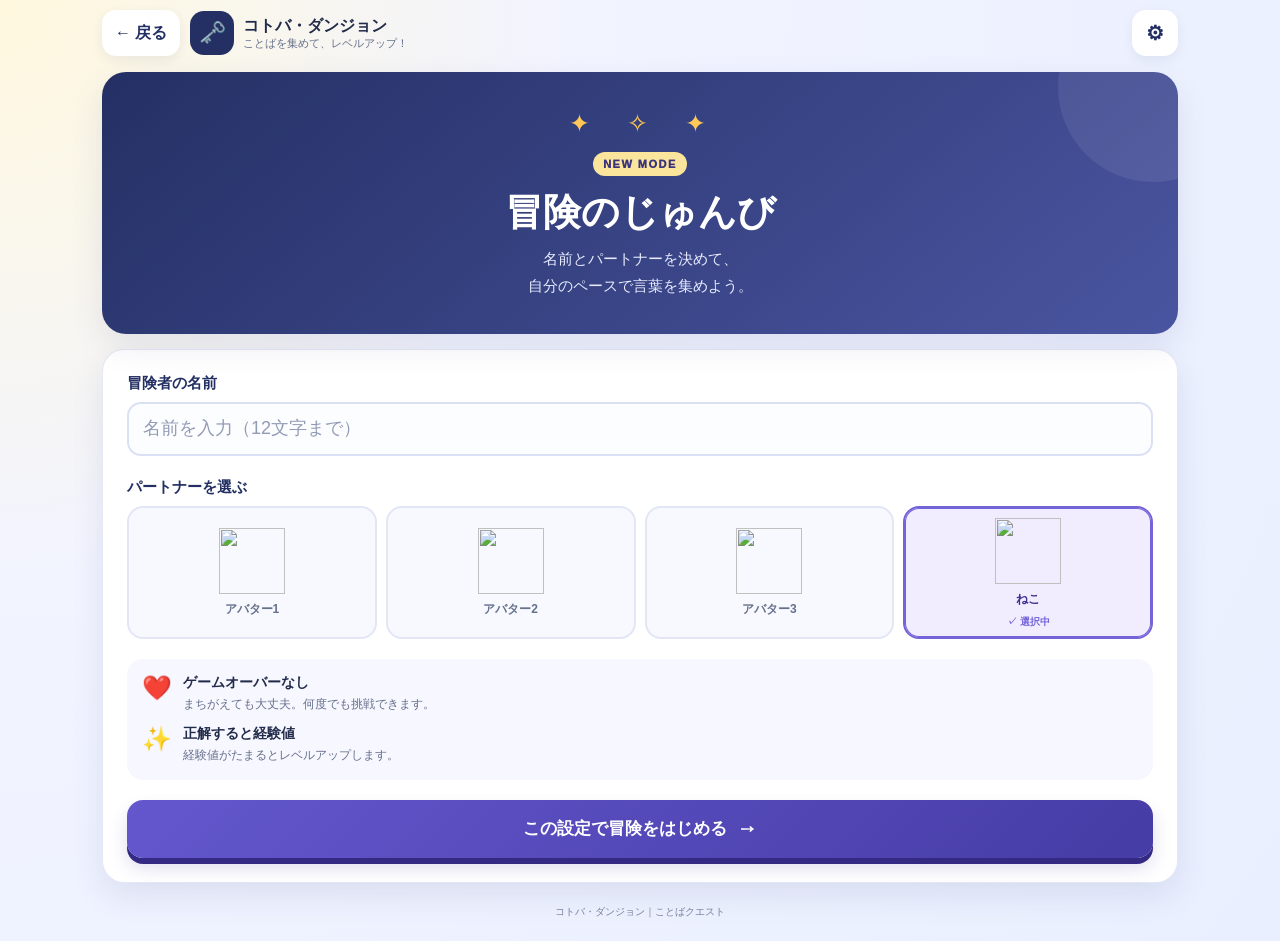
==== kotoba-dungeon.html @ b110f070 "Add files via upload" ====
<!DOCTYPE html>
<html lang="ja">
<head>
  <meta charset="UTF-8">
  <meta name="viewport" content="width=device-width, initial-scale=1, viewport-fit=cover">
  <meta name="theme-color" content="#243064">
  <title>コトバ・ダンジョン｜ことばクエスト</title>
  <link rel="stylesheet" href="kotoba-dungeon.css?v=47">
  <link rel="stylesheet" href="browser-responsive.css?v=47">
</head>
<body>
  <main class="kd-app">
    <header class="kd-topbar">
      <button type="button" id="kdBackBtn" class="kd-back" aria-label="メイン画面へ戻る">← 戻る</button>
      <div class="kd-brand"><span class="kd-brand-icon">🗝️</span><div><strong>コトバ・ダンジョン</strong><small>ことばを集めて、レベルアップ！</small></div></div>
      <button type="button" id="kdSettingsTopBtn" class="kd-icon-button" aria-label="ルール設定">⚙</button>
    </header>

    <section id="kdSetupScreen" class="kd-screen" aria-labelledby="kdSetupTitle">
      <div class="kd-hero kd-hero-setup">
        <div class="kd-hero-stars" aria-hidden="true">✦　✧　✦</div>
        <span class="kd-pill">NEW MODE</span>
        <h1 id="kdSetupTitle">冒険のじゅんび</h1>
        <p>名前とパートナーを決めて、<br>自分のペースで言葉を集めよう。</p>
      </div>
      <div class="kd-card">
        <label class="kd-label" for="kdSetupName">冒険者の名前</label>
        <input id="kdSetupName" class="kd-text-input" type="text" maxlength="12" placeholder="名前を入力（12文字まで）" autocomplete="nickname">
        <div class="kd-label kd-label-spaced">パートナーを選ぶ</div>
        <div id="kdSetupAvatars" class="kd-avatar-grid" aria-label="アバター選択"></div>
        <div class="kd-rules-preview">
          <div><span>❤️</span><div><strong>ゲームオーバーなし</strong><small>まちがえても大丈夫。何度でも挑戦できます。</small></div></div>
          <div><span>✨</span><div><strong>正解すると経験値</strong><small>経験値がたまるとレベルアップします。</small></div></div>
        </div>
        <button type="button" id="kdBeginSetupBtn" class="kd-primary-button">この設定で冒険をはじめる <span>→</span></button>
      </div>
    </section>

    <section id="kdHomeScreen" class="kd-screen kd-hidden" aria-labelledby="kdHomeTitle">
      <section class="kd-profile-hero">
        <div class="kd-profile-avatar-wrap"><img id="kdHomeAvatar" class="kd-profile-avatar" alt="選択中のアバター"></div>
        <div class="kd-profile-info">
          <div class="kd-eyebrow">YOUR PARTNER</div>
          <h1 id="kdHomeTitle"><span id="kdHomeName">冒険者</span> さん</h1>
          <div class="kd-level-line"><span class="kd-level-badge" id="kdHomeLevel">Lv.1</span><span id="kdHomeRank" class="kd-rank">ことばのたまご</span></div>
          <div class="kd-exp-label"><span>レベル経験値</span><strong id="kdHomeExpText">0 / 50 EXP</strong></div>
          <div class="kd-exp-track"><div id="kdHomeExpBar" class="kd-exp-bar"></div></div>
          <small class="kd-total-exp">累計経験値 <b id="kdHomeTotalExp">0</b> EXP</small>
        </div>
      </section>

      <section class="kd-next-task-card">
        <div class="kd-card-topline"><span class="kd-section-tag">TODAY'S QUEST</span><span id="kdTaskLevelTag" class="kd-mini-badge">Lv.1〜2</span></div>
        <h2 id="kdTaskTitle">絵を見て、ことばを選ぼう</h2>
        <p id="kdTaskDescription">絵やマークを見て、合う言葉を選びます。</p>
        <div class="kd-task-benefits"><span>⭐ 正解で EXP +10</span><span>🎁 クリアボーナス +10</span></div>
        <button type="button" id="kdStartChallengeBtn" class="kd-primary-button kd-start-button">ダンジョンに挑戦 <span>▶</span></button>
      </section>

      <section class="kd-stats-grid">
        <div class="kd-stat-card"><span>🏆</span><strong id="kdHomeClears">0</strong><small>クリア回数</small></div>
        <div class="kd-stat-card"><span>✅</span><strong id="kdHomeCorrectRate">—</strong><small>平均正答率</small></div>
        <div class="kd-stat-card"><span>🌱</span><strong id="kdHomeBestLevel">1</strong><small>現在のレベル</small></div>
      </section>

      <div class="kd-home-actions">
        <button type="button" id="kdOpenSettingsBtn" class="kd-secondary-button">👤 名前・アバター・ルール設定</button>
        <button type="button" id="kdShowHistoryBtn" class="kd-secondary-button">📚 さいきんの冒険</button>
      </div>
      <section id="kdHistoryPanel" class="kd-card kd-hidden">
        <div class="kd-card-heading"><h2>さいきんの冒険</h2><button type="button" id="kdCloseHistoryBtn" class="kd-small-button">閉じる</button></div>
        <div id="kdHistoryList" class="kd-history-list"></div>
      </section>
    </section>

    <section id="kdSettingsScreen" class="kd-screen kd-hidden" aria-labelledby="kdSettingsTitle">
      <div class="kd-page-heading"><span class="kd-heading-icon">⚙️</span><div><h1 id="kdSettingsTitle">プロフィール・ルール設定</h1><p>いつでも変更できます。</p></div></div>
      <div class="kd-card">
        <label class="kd-label" for="kdSettingsName">冒険者の名前</label>
        <input id="kdSettingsName" class="kd-text-input" type="text" maxlength="12" placeholder="名前を入力（12文字まで）" autocomplete="nickname">
        <div class="kd-label kd-label-spaced">パートナーを変更</div>
        <div id="kdSettingsAvatars" class="kd-avatar-grid" aria-label="アバター変更"></div>
      </div>
      <div class="kd-card">
        <div class="kd-card-heading"><h2>🎮 ルール設定</h2><span class="kd-soft-badge">自分に合う設定</span></div>
        <label class="kd-setting-row" for="kdQuestionCount"><span><strong>1回の問題数</strong><small>体調や集中力に合わせて選べます。</small></span><select id="kdQuestionCount" class="kd-select"><option value="5">5問</option><option value="10">10問</option></select></label>
        <label class="kd-setting-row" for="kdAutoRead"><span><strong>問題を自動で読み上げる</strong><small>問題が出ると音声で読みます。</small></span><input id="kdAutoRead" class="kd-toggle" type="checkbox"></label>
        <label class="kd-setting-row" for="kdShowHints"><span><strong>ヒントボタンを表示する</strong><small>困ったときにヒントを見られます。</small></span><input id="kdShowHints" class="kd-toggle" type="checkbox" checked></label>
        <p class="kd-rule-note">まちがえても経験値は減りません。時間制限・HP・ゲームオーバーはありません。</p>
        <button type="button" id="kdSaveSettingsBtn" class="kd-primary-button">設定を保存する</button>
        <button type="button" id="kdCancelSettingsBtn" class="kd-secondary-button">もどる</button>
      </div>
      <div class="kd-card kd-danger-card">
        <h2>🔄 最初からやり直す</h2>
        <p>このモードの名前、アバター、レベル、経験値、クリア記録、ルール設定を初期化します。ほかのトレーニングの記録は削除されません。</p>
        <button type="button" id="kdResetBtn" class="kd-danger-button">コトバ・ダンジョンのデータを初期化</button>
      </div>
    </section>

    <section id="kdChallengeScreen" class="kd-screen kd-hidden" aria-labelledby="kdChallengeTitle">
      <div class="kd-challenge-top">
        <button type="button" id="kdQuitChallengeBtn" class="kd-small-button">← 休けいする</button>
        <div class="kd-challenge-level" id="kdChallengeLevel">Lv.1 の課題</div>
        <div class="kd-challenge-progress"><span id="kdQuestionPosition">1 / 5</span><div class="kd-question-track"><div id="kdQuestionBar"></div></div></div>
      </div>
      <div class="kd-card kd-question-card">
        <div class="kd-question-topic"><span id="kdQuestionType">ことばをえらぶ</span><button type="button" id="kdSpeakQuestionBtn" class="kd-speak-button" aria-label="問題を読み上げる">🔊 聞く</button></div>
        <div id="kdQuestionContext" class="kd-question-context kd-hidden"></div>
        <h1 id="kdChallengeTitle" class="kd-question-prompt">問題がここに表示されます。</h1>
        <div id="kdQuestionVisual" class="kd-question-visual kd-hidden"></div>
        <p id="kdQuestionInstruction" class="kd-question-instruction">合う答えを選んでください。</p>
        <div id="kdChoiceArea" class="kd-choice-area"></div>
        <form id="kdInputForm" class="kd-input-form kd-hidden">
          <label class="kd-label" for="kdAnswerInput">答えを入力してください</label>
          <input id="kdAnswerInput" class="kd-text-input kd-answer-input" type="text" maxlength="60" placeholder="答えを入力" autocomplete="off">
          <button type="submit" class="kd-primary-button">この答えにする ✓</button>
        </form>
        <button type="button" id="kdHintBtn" class="kd-hint-button">💡 ヒントを見る</button>
        <div id="kdHintText" class="kd-hint-text kd-hidden"></div>
        <div id="kdAnswerFeedback" class="kd-answer-feedback" aria-live="polite"></div>
        <button type="button" id="kdNextQuestionBtn" class="kd-primary-button kd-hidden">つぎの問題へ →</button>
      </div>
      <p class="kd-soft-reminder">あせらなくて大丈夫。自分のペースで進みましょう。</p>
    </section>

    <section id="kdResultScreen" class="kd-screen kd-hidden" aria-labelledby="kdResultTitle">
      <div class="kd-result-hero"><div class="kd-result-confetti" aria-hidden="true">✦ ✧ ✦ ✧ ✦</div><div id="kdResultIcon" class="kd-result-icon">🎉</div><span class="kd-pill">QUEST CLEAR</span><h1 id="kdResultTitle">冒険クリア！</h1><p id="kdResultMessage">最後までよくがんばりました。</p></div>
      <div class="kd-card kd-result-card">
        <div class="kd-result-score"><strong id="kdResultCorrect">0 / 5</strong><span>正解数</span></div>
        <div class="kd-result-accuracy"><div class="kd-result-accuracy-track"><div id="kdResultAccuracyBar"></div></div><strong id="kdResultAccuracy">正答率 0%</strong></div>
        <div class="kd-exp-earned"><span>✨ 今回獲得した経験値</span><strong id="kdResultExp">+10 EXP</strong></div>
        <div id="kdResultLevelChange" class="kd-level-change"></div>
        <button type="button" id="kdResultContinueBtn" class="kd-primary-button">冒険のつづきへ →</button>
        <button type="button" id="kdResultAgainBtn" class="kd-secondary-button">もう一度挑戦</button>
      </div>
    </section>

    <div id="kdLevelUpOverlay" class="kd-levelup-overlay kd-hidden" role="dialog" aria-modal="true" aria-labelledby="kdLevelUpTitle">
      <div class="kd-levelup-card"><img src="images/ivent/LVUP_01.png" alt="レベルアップ"><div class="kd-levelup-glow" aria-hidden="true">✦</div><h2 id="kdLevelUpTitle">レベルアップ！</h2><p id="kdLevelUpText">Lv.1 → Lv.2</p><p class="kd-levelup-sub">ことばの力がアップしました！</p><button type="button" id="kdLevelUpCloseBtn" class="kd-primary-button">やったね！</button></div>
    </div>
    <div id="kdToast" class="kd-toast" aria-live="polite"></div>
    <footer class="kd-footer">コトバ・ダンジョン｜ことばクエスト</footer>
  </main>
  <audio id="kdBgmAudio" preload="auto" loop playsinline src="BGM/seishishitauchu.mp3" style="display:none"></audio>
  <script src="kotoba-dungeon.js?v=47"></script>
</body>
</html>
---- kotoba-dungeon.css ----
:root{--navy:#243064;--navy2:#35468b;--gold:#ffc857;--gold-dark:#986118;--purple:#7464d9;--pale:#f1f4ff;--ink:#222b4a;--muted:#65708b;--line:#e2e6f3;--green:#16794d;--red:#b9384b;--shadow:0 12px 32px rgba(38,51,106,.10)}
*{box-sizing:border-box}html{min-height:100%;background:#edf1ff}body{margin:0;min-height:100vh;font-family:-apple-system,BlinkMacSystemFont,"Noto Sans JP","Yu Gothic",sans-serif;background:radial-gradient(circle at top left,#fff8de 0,#f2f4ff 36%,#e9efff 100%);color:var(--ink);-webkit-tap-highlight-color:transparent}button,input,select{font:inherit}button{cursor:pointer;touch-action:manipulation}button:focus-visible,input:focus-visible,select:focus-visible{outline:3px solid #ffbf44;outline-offset:3px}.kd-app{width:100%;max-width:850px;margin:0 auto;padding:env(safe-area-inset-top) 14px calc(22px + env(safe-area-inset-bottom))}.kd-topbar{display:flex;align-items:center;gap:10px;padding:10px 0 16px}.kd-back,.kd-icon-button,.kd-small-button{border:0;background:#fff;color:var(--navy);box-shadow:0 4px 12px rgba(38,51,106,.08);border-radius:14px;min-height:46px;padding:9px 13px;font-weight:900}.kd-brand{display:flex;align-items:center;gap:9px;flex:1;min-width:0}.kd-brand-icon{display:grid;place-items:center;width:44px;height:44px;background:var(--navy);border-radius:14px;color:#fff;font-size:22px}.kd-brand strong{display:block;font-size:16px;line-height:1.35}.kd-brand small{display:block;color:var(--muted);font-size:11px}.kd-icon-button{width:46px;font-size:20px}.kd-screen{animation:kdFadeIn .22s ease both}.kd-hidden{display:none!important}@keyframes kdFadeIn{from{opacity:0;transform:translateY(5px)}to{opacity:1;transform:translateY(0)}}.kd-hero{position:relative;overflow:hidden;border-radius:24px;padding:28px 22px 30px;background:linear-gradient(140deg,var(--navy),#4a55a1);color:#fff;text-align:center;box-shadow:var(--shadow)}.kd-hero:before,.kd-profile-hero:before{content:"";position:absolute;width:190px;height:190px;border-radius:50%;right:-70px;top:-80px;background:rgba(255,255,255,.08)}.kd-hero-stars{font-size:25px;color:var(--gold);letter-spacing:6px;margin-bottom:12px}.kd-pill{display:inline-block;font-size:11px;font-weight:1000;letter-spacing:1.5px;padding:6px 10px;border-radius:99px;color:#3b337c;background:#fbe49c}.kd-hero h1{font-size:clamp(27px,6vw,38px);margin:13px 0 8px;line-height:1.25}.kd-hero p{margin:0;line-height:1.8;color:#e8ebff;font-size:15px}.kd-card{background:#fff;border:1px solid rgba(220,226,244,.8);border-radius:22px;padding:20px;margin:15px 0;box-shadow:var(--shadow)}.kd-label{display:block;color:var(--navy);font-weight:900;font-size:15px;margin-bottom:9px}.kd-label-spaced{margin-top:22px}.kd-text-input{display:block;width:100%;min-height:54px;border:2px solid #dbe1f5;border-radius:14px;padding:12px 14px;font-size:18px;color:var(--ink);background:#fcfdff}.kd-text-input::placeholder{color:#929bb4}.kd-avatar-grid{display:grid;grid-template-columns:repeat(4,minmax(0,1fr));gap:9px}.kd-avatar-option{border:2px solid #e2e6f5;background:#f8f9ff;border-radius:16px;min-height:120px;padding:10px 5px 8px;display:flex;flex-direction:column;align-items:center;justify-content:center;gap:7px;color:var(--muted)}.kd-avatar-option img{width:66px;height:66px;object-fit:contain}.kd-avatar-option span{font-size:12px;font-weight:900}.kd-avatar-option.is-selected{border-color:var(--purple);background:#f1edff;color:#40318f;box-shadow:inset 0 0 0 1px var(--purple)}.kd-avatar-option.is-selected:after{content:"✓ 選択中";color:var(--purple);font-size:10px;font-weight:1000}.kd-rules-preview{display:grid;gap:12px;background:#f6f7ff;border-radius:16px;padding:15px;margin:20px 0}.kd-rules-preview>div{display:flex;gap:11px;align-items:flex-start}.kd-rules-preview>div>span{font-size:24px}.kd-rules-preview strong{display:block;font-size:14px}.kd-rules-preview small{display:block;font-size:12px;line-height:1.55;color:var(--muted);margin-top:3px}.kd-primary-button,.kd-secondary-button,.kd-danger-button{display:flex;align-items:center;justify-content:center;gap:10px;width:100%;min-height:58px;padding:14px 16px;border:0;border-radius:16px;font-weight:1000;font-size:17px;text-align:center}.kd-primary-button{background:linear-gradient(135deg,#6457ce,#463ca5);color:#fff;box-shadow:0 6px 0 #342a84,0 10px 18px rgba(70,60,165,.18)}.kd-primary-button:active{transform:translateY(2px);box-shadow:0 3px 0 #342a84}.kd-primary-button span{font-size:20px}.kd-secondary-button{background:#f0f2fc;color:var(--navy);margin-top:10px;border:1px solid #e1e5f7}.kd-danger-button{background:#fff0f1;border:1px solid #f3c5cc;color:var(--red);font-size:15px}.kd-profile-hero{position:relative;display:flex;gap:15px;align-items:center;overflow:hidden;padding:20px;background:linear-gradient(125deg,#243064,#4b589f);border-radius:23px;color:#fff;box-shadow:var(--shadow)}.kd-profile-avatar-wrap{position:relative;z-index:1;flex:0 0 100px;height:100px;display:grid;place-items:center;background:#fff;border:4px solid #ffdc83;border-radius:24px}.kd-profile-avatar{width:86px;height:86px;object-fit:contain}.kd-profile-info{position:relative;z-index:1;flex:1;min-width:0}.kd-eyebrow{font-size:9px;letter-spacing:1.5px;color:#d3d9ff;font-weight:900}.kd-profile-info h1{font-size:clamp(18px,4vw,25px);margin:3px 0 7px;overflow-wrap:anywhere}.kd-level-line{display:flex;align-items:center;gap:8px;flex-wrap:wrap;margin:5px 0 10px}.kd-level-badge{background:var(--gold);color:#48351b;border-radius:99px;padding:5px 11px;font-size:13px;font-weight:1000}.kd-rank{font-size:11px;color:#e3e6ff;font-weight:800}.kd-exp-label{display:flex;justify-content:space-between;gap:8px;font-size:11px;color:#e6e9ff;margin:5px 0}.kd-exp-label strong{white-space:nowrap;color:#fff}.kd-exp-track,.kd-question-track,.kd-result-accuracy-track{height:9px;border-radius:99px;overflow:hidden;background:rgba(255,255,255,.25)}.kd-exp-bar{height:100%;width:0;background:linear-gradient(90deg,#ffd75a,#ffefaa);border-radius:99px;transition:width .5s ease}.kd-total-exp{display:block;font-size:10px;color:#e4e8ff;margin-top:5px}.kd-next-task-card{margin-top:15px;padding:22px;border-radius:22px;background:linear-gradient(145deg,#fff,#fffaf0);border:1px solid #efe3bf;box-shadow:var(--shadow)}.kd-card-topline{display:flex;justify-content:space-between;align-items:center;gap:10px}.kd-section-tag{font-size:10px;color:#81601c;font-weight:1000;letter-spacing:1.2px}.kd-mini-badge,.kd-soft-badge{font-size:11px;font-weight:900;background:#fff0bf;border-radius:99px;padding:5px 9px;color:#775516}.kd-next-task-card h2{font-size:22px;line-height:1.4;margin:14px 0 7px;color:#292f58}.kd-next-task-card p{font-size:14px;line-height:1.7;margin:0;color:var(--muted)}.kd-task-benefits{display:flex;flex-wrap:wrap;gap:7px;margin:15px 0 18px}.kd-task-benefits span{background:#f4f1ff;color:#4e438c;border-radius:99px;padding:7px 10px;font-size:11px;font-weight:900}.kd-start-button{min-height:66px;font-size:19px;background:linear-gradient(135deg,#f0a92f,#d87819);box-shadow:0 6px 0 #a95713,0 10px 18px rgba(190,112,21,.18)}.kd-start-button:active{box-shadow:0 3px 0 #a95713}.kd-stats-grid{display:grid;grid-template-columns:repeat(3,1fr);gap:9px;margin:13px 0}.kd-stat-card{padding:13px 7px;text-align:center;background:#fff;border:1px solid var(--line);border-radius:17px;box-shadow:0 5px 16px rgba(38,51,106,.05)}.kd-stat-card>span{font-size:21px;display:block}.kd-stat-card strong{display:block;color:var(--navy);font-size:21px;margin:4px 0}.kd-stat-card small{display:block;color:var(--muted);font-size:10px}.kd-home-actions{display:grid;gap:0}.kd-card-heading{display:flex;align-items:center;justify-content:space-between;gap:8px}.kd-card-heading h2{font-size:18px;margin:0}.kd-history-list{display:grid;gap:8px;margin-top:14px}.kd-history-item{display:flex;justify-content:space-between;gap:10px;border-radius:12px;padding:11px;background:#f6f7ff;font-size:12px}.kd-history-item strong{display:block}.kd-history-item small{color:var(--muted)}.kd-page-heading{display:flex;gap:12px;align-items:center;margin:8px 3px 15px}.kd-heading-icon{font-size:30px}.kd-page-heading h1{font-size:23px;margin:0 0 4px}.kd-page-heading p{margin:0;font-size:13px;color:var(--muted)}.kd-setting-row{display:flex;align-items:center;justify-content:space-between;gap:18px;padding:16px 0;border-bottom:1px solid #edf0fa}.kd-setting-row:last-of-type{border-bottom:0}.kd-setting-row strong{display:block;font-size:15px}.kd-setting-row small{display:block;color:var(--muted);font-size:12px;line-height:1.6;margin-top:3px}.kd-select{min-width:95px;min-height:46px;padding:8px 10px;background:#f7f8ff;border:2px solid #dce1f4;border-radius:12px;font-weight:900;color:var(--navy)}.kd-toggle{appearance:none;flex:0 0 52px;width:52px;height:31px;background:#cbd1e3;border-radius:99px;position:relative;transition:background .2s}.kd-toggle:before{content:"";position:absolute;left:4px;top:4px;width:23px;height:23px;border-radius:50%;background:#fff;box-shadow:0 2px 5px #0002;transition:transform .2s}.kd-toggle:checked{background:#6256c8}.kd-toggle:checked:before{transform:translateX(21px)}.kd-rule-note{background:#f3f5ff;padding:12px 14px;border-radius:13px;line-height:1.7;color:var(--muted);font-size:12px}.kd-danger-card{border-color:#f1d7db}.kd-danger-card h2{font-size:17px;margin-top:0}.kd-danger-card p{font-size:13px;color:var(--muted);line-height:1.65}.kd-challenge-top{display:grid;grid-template-columns:auto 1fr;align-items:center;gap:10px;margin:0 0 13px}.kd-challenge-level{text-align:right;font-size:13px;font-weight:1000;color:var(--navy)}.kd-challenge-progress{grid-column:1/-1;display:flex;align-items:center;gap:12px;font-size:12px;font-weight:900;color:var(--muted)}.kd-question-track{flex:1;height:8px;background:#dfe4f5}.kd-question-track div{height:100%;background:linear-gradient(90deg,#5b50c1,#927af4);width:0;transition:width .25s}.kd-question-card{padding:20px 17px}.kd-question-topic{display:flex;align-items:center;justify-content:space-between;gap:10px}.kd-question-topic>span{font-size:12px;letter-spacing:.4px;background:#eeecff;color:#4c3fa0;border-radius:99px;padding:7px 11px;font-weight:1000}.kd-speak-button{border:1px solid #dce2f5;border-radius:12px;padding:8px 11px;background:#fff;color:var(--navy);font-size:13px;font-weight:900;min-height:42px}.kd-question-context{margin:17px 0 8px;padding:16px;background:#f6f7ff;border-left:4px solid #8b7bec;border-radius:12px;font-size:17px;line-height:1.9;white-space:pre-line}.kd-question-prompt{font-size:clamp(21px,5vw,28px);line-height:1.55;margin:20px 0 10px;text-align:center;overflow-wrap:anywhere}.kd-question-visual{display:grid;place-items:center;min-height:88px;margin:8px 0;font-size:62px}.kd-question-instruction{text-align:center;color:var(--muted);font-size:13px;margin:0 0 17px}.kd-choice-area{display:grid;grid-template-columns:1fr 1fr;gap:10px}.kd-choice-button{min-height:76px;padding:13px 9px;border-radius:15px;border:2px solid #e0e5f4;background:#f8f9ff;color:var(--ink);font-size:17px;font-weight:900;line-height:1.45;overflow-wrap:anywhere}.kd-choice-button:active{transform:scale(.98)}.kd-choice-button.is-correct{border-color:#36a56d;background:#e6f8ed;color:#14603a}.kd-choice-button.is-wrong{border-color:#e17b88;background:#fff0f1;color:#9d2f3e}.kd-choice-button:disabled{opacity:1}.kd-input-form{display:grid;gap:10px}.kd-answer-input{text-align:center;font-size:21px;min-height:60px}.kd-hint-button{display:block;margin:14px auto 0;padding:10px 14px;border:1px solid #ecdba6;background:#fff8d9;border-radius:12px;color:#775719;font-weight:900;min-height:45px}.kd-hint-text{margin:10px 0;padding:12px 14px;background:#fff9e0;border:1px solid #f2e1a5;border-radius:12px;font-size:14px;line-height:1.7;color:#6c571a}.kd-answer-feedback{margin-top:13px;text-align:center;font-size:17px;font-weight:1000;line-height:1.65;min-height:0}.kd-answer-feedback.good{color:var(--green);padding:8px}.kd-answer-feedback.retry{color:#9a5934;padding:8px}.kd-next-question{margin-top:12px}.kd-soft-reminder{text-align:center;color:var(--muted);font-size:12px}.kd-result-hero{text-align:center;position:relative;overflow:hidden;padding:28px 15px;border-radius:24px;background:linear-gradient(140deg,#27336d,#544eb1);color:#fff}.kd-result-confetti{color:#ffdb71;letter-spacing:8px;font-size:20px}.kd-result-icon{font-size:52px;margin:8px 0}.kd-result-hero h1{font-size:29px;margin:12px 0 7px}.kd-result-hero p{color:#e3e7ff;font-size:14px;line-height:1.6;margin:0}.kd-result-card{margin-top:14px}.kd-result-score{text-align:center;padding:7px 0 12px}.kd-result-score strong{display:block;font-size:39px;color:var(--navy)}.kd-result-score span{color:var(--muted);font-size:12px}.kd-result-accuracy{display:flex;align-items:center;gap:12px;font-size:13px;color:var(--navy);margin:5px 0 18px}.kd-result-accuracy-track{flex:1;background:#edf0fb}.kd-result-accuracy-track div{height:100%;width:0;background:#35a96f;border-radius:99px}.kd-exp-earned{display:flex;justify-content:space-between;align-items:center;gap:10px;padding:15px;background:#fff6d9;border:1px solid #f4e4b2;border-radius:14px;color:#75551b;font-size:13px}.kd-exp-earned strong{font-size:20px;white-space:nowrap}.kd-level-change{text-align:center;font-size:14px;font-weight:900;color:var(--purple);margin:14px 0}.kd-result-card .kd-secondary-button{margin-top:12px}.kd-levelup-overlay{position:fixed;inset:0;z-index:1000;display:grid;place-items:center;padding:20px;background:rgba(18,24,59,.76);backdrop-filter:blur(5px)}.kd-levelup-card{position:relative;overflow:hidden;width:min(440px,100%);padding:24px 20px 22px;text-align:center;border-radius:25px;background:linear-gradient(160deg,#fffdf1,#fff);border:3px solid #ffdb7a;box-shadow:0 24px 80px #111b4f66}.kd-levelup-card img{display:block;position:relative;z-index:1;width:min(290px,85%);height:115px;object-fit:contain;margin:0 auto}.kd-levelup-glow{position:absolute;top:25px;left:0;right:0;color:#ffd15b;font-size:110px;opacity:.25;animation:kdPulse 1.5s ease-in-out infinite}@keyframes kdPulse{50%{transform:scale(1.2);opacity:.45}}.kd-levelup-card h2{position:relative;color:#5b45b0;font-size:29px;margin:8px 0}.kd-levelup-card p{font-size:20px;font-weight:1000;color:var(--navy);margin:8px}.kd-levelup-card .kd-levelup-sub{font-size:13px;color:var(--muted);font-weight:700;margin:10px 0 18px}.kd-toast{position:fixed;left:50%;bottom:calc(24px + env(safe-area-inset-bottom));z-index:1200;transform:translate(-50%,20px);opacity:0;pointer-events:none;max-width:90vw;padding:11px 17px;border-radius:99px;background:#222b4a;color:#fff;font-size:13px;font-weight:900;box-shadow:var(--shadow);transition:all .2s}.kd-toast.is-visible{opacity:1;transform:translate(-50%,0)}.kd-footer{text-align:center;font-size:10px;color:#78819d;margin:22px 0 0}
@media(min-width:700px){.kd-app{padding-left:22px;padding-right:22px}.kd-hero-setup{padding:35px}.kd-card{padding:24px}.kd-choice-button{min-height:88px;font-size:19px}.kd-question-card{padding:26px}.kd-profile-hero{padding:24px}.kd-profile-avatar-wrap{flex-basis:115px;height:115px}.kd-profile-avatar{width:98px;height:98px}}
@media(max-width:390px){.kd-app{padding-left:10px;padding-right:10px}.kd-topbar{gap:7px}.kd-back{padding:8px 9px;font-size:12px;min-height:43px}.kd-brand-icon{width:38px;height:38px}.kd-brand strong{font-size:13px}.kd-brand small{font-size:9px}.kd-icon-button{width:42px;min-height:43px}.kd-profile-hero{gap:10px;padding:15px}.kd-profile-avatar-wrap{flex-basis:78px;height:78px;border-radius:18px}.kd-profile-avatar{width:68px;height:68px}.kd-profile-info h1{font-size:18px}.kd-avatar-option{min-height:105px}.kd-avatar-option img{width:56px;height:56px}.kd-question-card{padding:15px 12px}.kd-choice-area{gap:8px}.kd-choice-button{font-size:15px;min-height:74px;padding:10px 5px}.kd-question-prompt{font-size:21px}}
@media(prefers-reduced-motion:reduce){*,*:before,*:after{animation-duration:.01ms!important;animation-iteration-count:1!important;scroll-behavior:auto!important;transition-duration:.01ms!important}}
---- browser-responsive.css ----
/* ことばクエスト ブラウザ版：PC・タブレット・スマートフォン共通調整 */
:root {
  color-scheme: light;
  -webkit-text-size-adjust: 100%;
  text-size-adjust: 100%;
  scroll-behavior: smooth;
}
html, body { min-height: 100%; max-width: 100%; }
body { overflow-x: clip; }
img, svg, video, canvas { max-width: 100%; }
button, input, select, textarea { font: inherit; }
button, [role="button"], select, input[type="checkbox"], input[type="radio"] { touch-action: manipulation; }
button, input, select, textarea { -webkit-tap-highlight-color: transparent; }
button:focus-visible, a:focus-visible, input:focus-visible, textarea:focus-visible, select:focus-visible, summary:focus-visible {
  outline: 3px solid #205fb8;
  outline-offset: 3px;
}
input, textarea, select { max-width: 100%; }
textarea { resize: vertical; }
/* PCや横長タブレットでは視線移動が大きくならないように本文幅を制限 */
@media (min-width: 1200px) {
  .app { max-width: 1120px; }
  .community-screen { max-width: 980px; }
  .kd-app { max-width: 1120px; }
}
/* 縦向きスマートフォン：読みやすい文字・1列を基本にする */
@media (max-width: 600px) and (orientation: portrait) {
  .screen-head-title { font-size: clamp(17px, 4.5vw, 22px); }
  .screen-head { gap: 6px; }
  .question-label, .prompt-text, .kd-question-prompt { overflow-wrap: anywhere; }
  .community-post-body, .community-intro p { overflow-wrap: anywhere; }
}
/* 横向きスマートフォン：高さを有効活用 */
@media (orientation: landscape) and (max-height: 650px) {
  .app { padding-top: 6px; padding-bottom: 12px; }
  .screen-head { min-height: 46px; margin-bottom: 6px; }
  .back-button, .head-icon-button { min-height: 42px; height: 42px; width: 44px; }
  .quiz-card, #game .quiz-card { padding-top: 12px; padding-bottom: 12px; }
  .visual-area { height: min(24vh, 170px); }
  .emoji { font-size: clamp(45px, 12vh, 82px); }
  .prompt-text { margin-top: 6px; margin-bottom: 8px; padding: 10px 14px; }
  .community-screen-head { min-height: 44px; }
  .kd-topbar { padding-top: 4px; padding-bottom: 4px; }
  .kd-question-visual { max-height: 24vh; }
}
/* タブレット・PC：選択肢やカードを横に並べ、画面の広さを活用 */
@media (min-width: 760px) and (orientation: landscape) {
  .choices { grid-template-columns: repeat(2, minmax(0, 1fr)); }
  .answer-area { width: 100%; }
  .rm-options { grid-template-columns: repeat(2, minmax(0, 1fr)); }
  .community-panel, .community-post-card, .community-safety-note { margin-left: auto; margin-right: auto; }
}
/* キーボード操作や動きを抑えたい方にも配慮 */
@media (prefers-reduced-motion: reduce) {
  *, *::before, *::after { scroll-behavior: auto !important; animation-duration: .01ms !important; animation-iteration-count: 1 !important; transition-duration: .01ms !important; }
}
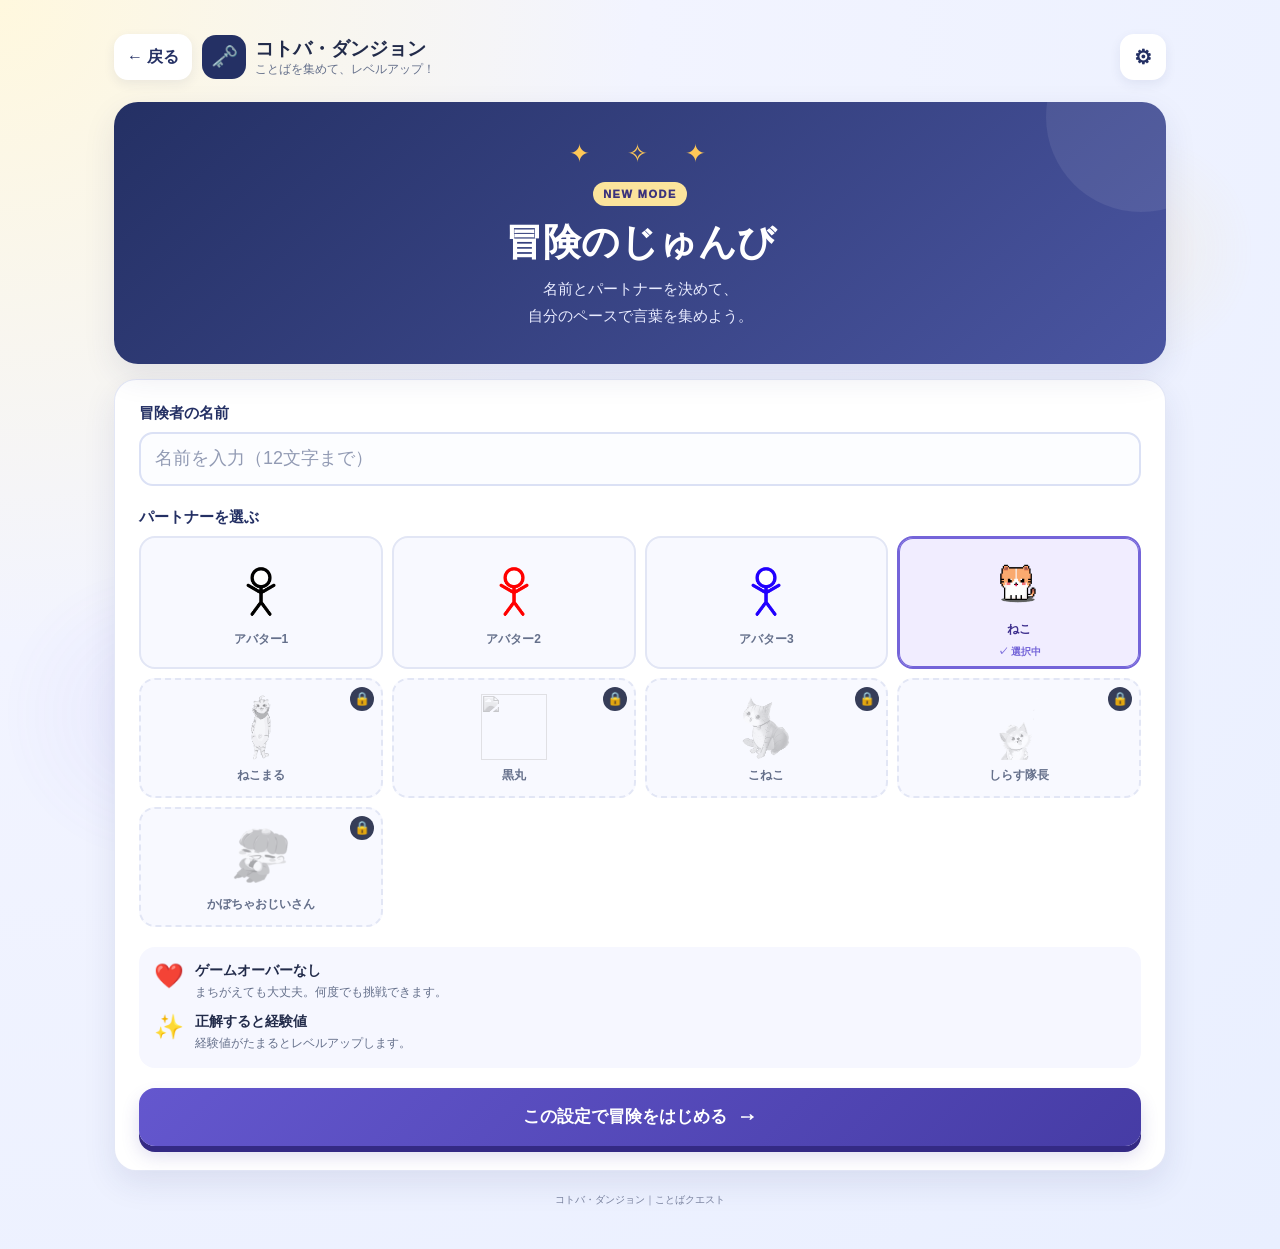
==== commit 96120f2f: "Add files via upload" ====
--- a/kotoba-dungeon.html
+++ b/kotoba-dungeon.html
@@ -5,8 +5,8 @@
   <meta name="viewport" content="width=device-width, initial-scale=1, viewport-fit=cover">
   <meta name="theme-color" content="#243064">
   <title>コトバ・ダンジョン｜ことばクエスト</title>
-  <link rel="stylesheet" href="kotoba-dungeon.css?v=47">
-  <link rel="stylesheet" href="browser-responsive.css?v=47">
+  <link rel="stylesheet" href="kotoba-dungeon.css?v=74">
+  <link rel="stylesheet" href="browser-responsive.css?v=74">
 </head>
 <body>
   <main class="kd-app">
@@ -38,7 +38,7 @@
 
     <section id="kdHomeScreen" class="kd-screen kd-hidden" aria-labelledby="kdHomeTitle">
       <section class="kd-profile-hero">
-        <div class="kd-profile-avatar-wrap"><img id="kdHomeAvatar" class="kd-profile-avatar" alt="選択中のアバター"></div>
+        <div class="kd-profile-avatar-wrap"><img id="kdHomeAvatar" class="kd-profile-avatar" alt="選択中のアバター"><span id="kdHomeOutfit" class="kd-avatar-outfit" aria-label="着せ替えなし"></span></div>
         <div class="kd-profile-info">
           <div class="kd-eyebrow">YOUR PARTNER</div>
           <h1 id="kdHomeTitle"><span id="kdHomeName">冒険者</span> さん</h1>
@@ -49,12 +49,32 @@
         </div>
       </section>
 
+      <section class="kd-collectibles-card" aria-label="メダルとガチャ">
+        <div class="kd-medal-summary">
+          <div class="kd-medal-emblem" aria-hidden="true">🏅</div>
+          <div class="kd-medal-text"><strong>メダル <span id="kdHomeMedals">0</span>枚</strong><small>冒険を最後までクリアすると1枚もらえます。</small></div>
+          <div class="kd-medal-next" id="kdMedalNextText">あと5枚でガチャ！</div>
+        </div>
+        <div class="kd-medal-progress" aria-label="メダルガチャまでの進み具合">
+          <div class="kd-medal-progress-label"><span>🎰 ガチャゲージ</span><strong id="kdMedalProgressLabel">0 / 5 枚</strong></div>
+          <div id="kdMedalSlots" class="kd-medal-slots" role="img" aria-label="メダル5枚でガチャ1回">
+            <span class="kd-medal-slot" aria-hidden="true">🏅</span><span class="kd-medal-slot" aria-hidden="true">🏅</span><span class="kd-medal-slot" aria-hidden="true">🏅</span><span class="kd-medal-slot" aria-hidden="true">🏅</span><span class="kd-medal-slot" aria-hidden="true">🏅</span>
+          </div>
+          <small class="kd-medal-progress-note">冒険クリアでメダルを集めよう！5枚で新しい仲間・着せ替えをゲット</small>
+        </div>
+        <div class="kd-collectibles-actions">
+          <button type="button" id="kdOpenCollectionBtn" class="kd-secondary-button">🎒 アバター・着せ替え</button>
+          <button type="button" id="kdGachaBtn" class="kd-gacha-button">🎁 メダル5枚でガチャ</button>
+        </div>
+      </section>
+
       <section class="kd-next-task-card">
         <div class="kd-card-topline"><span class="kd-section-tag">TODAY'S QUEST</span><span id="kdTaskLevelTag" class="kd-mini-badge">Lv.1〜2</span></div>
         <h2 id="kdTaskTitle">絵を見て、ことばを選ぼう</h2>
         <p id="kdTaskDescription">絵やマークを見て、合う言葉を選びます。</p>
         <div class="kd-task-benefits"><span>⭐ 正解で EXP +10</span><span>🎁 クリアボーナス +10</span></div>
         <button type="button" id="kdStartChallengeBtn" class="kd-primary-button kd-start-button">ダンジョンに挑戦 <span>▶</span></button>
+
       </section>
 
       <section class="kd-stats-grid">
@@ -67,6 +87,14 @@
         <button type="button" id="kdOpenSettingsBtn" class="kd-secondary-button">👤 名前・アバター・ルール設定</button>
         <button type="button" id="kdShowHistoryBtn" class="kd-secondary-button">📚 さいきんの冒険</button>
       </div>
+
+      <section id="kdCollectionPanel" class="kd-card kd-collection-panel kd-hidden" aria-labelledby="kdCollectionTitle">
+        <div class="kd-card-heading"><h2 id="kdCollectionTitle">🎒 コレクション</h2><button type="button" id="kdCloseCollectionBtn" class="kd-small-button">閉じる</button></div>
+        <p class="kd-collection-help">持っているアバターや着せ替えを選ぶと、すぐに装備できます。</p>
+        <h3 class="kd-collection-heading">アバター</h3><div id="kdCollectionAvatars" class="kd-collection-grid"></div>
+        <h3 class="kd-collection-heading">着せ替え</h3><div id="kdCollectionOutfits" class="kd-outfit-grid"></div>
+      </section>
+
       <section id="kdHistoryPanel" class="kd-card kd-hidden">
         <div class="kd-card-heading"><h2>さいきんの冒険</h2><button type="button" id="kdCloseHistoryBtn" class="kd-small-button">閉じる</button></div>
         <div id="kdHistoryList" class="kd-history-list"></div>
@@ -115,6 +143,7 @@
           <input id="kdAnswerInput" class="kd-text-input kd-answer-input" type="text" maxlength="60" placeholder="答えを入力" autocomplete="off">
           <button type="submit" class="kd-primary-button">この答えにする ✓</button>
         </form>
+        <div id="kdMicPanel" class="kd-mic-panel kd-hidden"><button type="button" id="kdMicAnswerBtn" class="kd-mic-button">🎙️ マイクで答える</button><p id="kdMicStatus" aria-live="polite">マイクボタンを押してから答えてください。</p></div>
         <button type="button" id="kdHintBtn" class="kd-hint-button">💡 ヒントを見る</button>
         <div id="kdHintText" class="kd-hint-text kd-hidden"></div>
         <div id="kdAnswerFeedback" class="kd-answer-feedback" aria-live="polite"></div>
@@ -129,6 +158,7 @@
         <div class="kd-result-score"><strong id="kdResultCorrect">0 / 5</strong><span>正解数</span></div>
         <div class="kd-result-accuracy"><div class="kd-result-accuracy-track"><div id="kdResultAccuracyBar"></div></div><strong id="kdResultAccuracy">正答率 0%</strong></div>
         <div class="kd-exp-earned"><span>✨ 今回獲得した経験値</span><strong id="kdResultExp">+10 EXP</strong></div>
+        <div class="kd-result-medal-earned"><div><strong>🏅 クリアメダル</strong><small id="kdResultMedalBalance">冒険クリアで1枚獲得</small></div><strong id="kdResultMedal">+1枚</strong></div>
         <div id="kdResultLevelChange" class="kd-level-change"></div>
         <button type="button" id="kdResultContinueBtn" class="kd-primary-button">冒険のつづきへ →</button>
         <button type="button" id="kdResultAgainBtn" class="kd-secondary-button">もう一度挑戦</button>
@@ -138,10 +168,38 @@
     <div id="kdLevelUpOverlay" class="kd-levelup-overlay kd-hidden" role="dialog" aria-modal="true" aria-labelledby="kdLevelUpTitle">
       <div class="kd-levelup-card"><img src="images/ivent/LVUP_01.png" alt="レベルアップ"><div class="kd-levelup-glow" aria-hidden="true">✦</div><h2 id="kdLevelUpTitle">レベルアップ！</h2><p id="kdLevelUpText">Lv.1 → Lv.2</p><p class="kd-levelup-sub">ことばの力がアップしました！</p><button type="button" id="kdLevelUpCloseBtn" class="kd-primary-button">やったね！</button></div>
     </div>
+
+
+    <div id="kdBonusEventOverlay" class="kd-bonus-event-overlay kd-hidden" role="dialog" aria-modal="true" aria-labelledby="kdBonusEventTitle">
+      <div class="kd-bonus-event-card">
+        <div class="kd-bonus-event-rays" aria-hidden="true">✦　✨　🌟　✨　✦</div>
+        <span class="kd-bonus-event-badge">RARE EVENT</span>
+        <h2 id="kdBonusEventTitle">🌟 ボーナスステージ出現！</h2>
+        <p>冒険の途中で、特別なステージを発見しました。<br><strong>クリアするとメダルを2枚獲得！</strong></p>
+        <div class="kd-bonus-event-note">今挑戦しても、今回は見送っても大丈夫です。</div>
+        <button type="button" id="kdBonusEventStartBtn" class="kd-primary-button">ボーナスに挑戦する！</button>
+        <button type="button" id="kdBonusEventLaterBtn" class="kd-secondary-button">今回は見送る</button>
+      </div>
+    </div>
+
+    <div id="kdGachaOverlay" class="kd-gacha-overlay kd-hidden" role="dialog" aria-modal="true" aria-labelledby="kdGachaTitle">
+      <div id="kdGachaDialog" class="kd-gacha-dialog">
+        <div class="kd-gacha-rays" aria-hidden="true">✦ ✧ ✦ ✧ ✦</div>
+        <span class="kd-pill">MEDAL GACHA</span>
+        <span id="kdGachaRarityBadge" class="kd-gacha-rarity-badge">✨ NEW ITEM</span>
+        <h2 id="kdGachaTitle">ガチャの結果！</h2>
+        <div id="kdGachaRewardVisual" class="kd-gacha-reward-visual"><span>🎁</span></div>
+        <strong id="kdGachaRewardName" class="kd-gacha-reward-name">新しいアイテム</strong>
+        <p id="kdGachaRewardDescription" class="kd-gacha-reward-description">新しい仲間がコレクションに加わりました。</p>
+        <button type="button" id="kdGachaEquipBtn" class="kd-primary-button">装備する</button>
+        <button type="button" id="kdGachaCloseBtn" class="kd-secondary-button">あとで装備する</button>
+      </div>
+    </div>
+
     <div id="kdToast" class="kd-toast" aria-live="polite"></div>
     <footer class="kd-footer">コトバ・ダンジョン｜ことばクエスト</footer>
   </main>
   <audio id="kdBgmAudio" preload="auto" loop playsinline src="BGM/seishishitauchu.mp3" style="display:none"></audio>
-  <script src="kotoba-dungeon.js?v=47"></script>
+  <script src="kotoba-dungeon.js?v=75"></script>
 </body>
 </html>
--- a/kotoba-dungeon.css
+++ b/kotoba-dungeon.css
@@ -3,3 +3,140 @@
 @media(min-width:700px){.kd-app{padding-left:22px;padding-right:22px}.kd-hero-setup{padding:35px}.kd-card{padding:24px}.kd-choice-button{min-height:88px;font-size:19px}.kd-question-card{padding:26px}.kd-profile-hero{padding:24px}.kd-profile-avatar-wrap{flex-basis:115px;height:115px}.kd-profile-avatar{width:98px;height:98px}}
 @media(max-width:390px){.kd-app{padding-left:10px;padding-right:10px}.kd-topbar{gap:7px}.kd-back{padding:8px 9px;font-size:12px;min-height:43px}.kd-brand-icon{width:38px;height:38px}.kd-brand strong{font-size:13px}.kd-brand small{font-size:9px}.kd-icon-button{width:42px;min-height:43px}.kd-profile-hero{gap:10px;padding:15px}.kd-profile-avatar-wrap{flex-basis:78px;height:78px;border-radius:18px}.kd-profile-avatar{width:68px;height:68px}.kd-profile-info h1{font-size:18px}.kd-avatar-option{min-height:105px}.kd-avatar-option img{width:56px;height:56px}.kd-question-card{padding:15px 12px}.kd-choice-area{gap:8px}.kd-choice-button{font-size:15px;min-height:74px;padding:10px 5px}.kd-question-prompt{font-size:21px}}
 @media(prefers-reduced-motion:reduce){*,*:before,*:after{animation-duration:.01ms!important;animation-iteration-count:1!important;scroll-behavior:auto!important;transition-duration:.01ms!important}}
+
+
+/* Ver.70: avatar showcase, medal rewards, gacha and costume collection */
+.kd-profile-hero{gap:20px;padding:22px 24px}
+.kd-profile-avatar-wrap{flex-basis:142px;height:142px;border-radius:30px;overflow:visible;box-shadow:0 0 0 6px rgba(255,220,131,.18),0 12px 28px rgba(8,14,45,.28);animation:kdAvatarFloat 3.2s ease-in-out infinite}
+.kd-profile-avatar{width:128px;height:128px;animation:kdAvatarBreathe 2.8s ease-in-out infinite;transform-origin:50% 75%;filter:drop-shadow(0 5px 3px rgba(30,36,65,.14))}
+.kd-avatar-outfit{display:none;position:absolute;z-index:4;right:-17px;top:-18px;min-width:42px;height:42px;padding:3px;border-radius:50%;align-items:center;justify-content:center;background:linear-gradient(140deg,#fff4c7,#f3bd48);border:2px solid #fff;box-shadow:0 5px 13px #171f4b33;font-size:25px;animation:kdOutfitPop .5s cubic-bezier(.2,1.4,.4,1) both}
+.kd-avatar-outfit.is-visible{display:flex}
+@keyframes kdAvatarFloat{0%,100%{transform:translateY(0) rotate(-1deg)}50%{transform:translateY(-7px) rotate(1.5deg)}}
+@keyframes kdAvatarBreathe{0%,100%{transform:scale(1) rotate(0)}45%{transform:scale(1.035) rotate(-1.5deg)}70%{transform:scale(1.015) rotate(1deg)}}
+@keyframes kdOutfitPop{from{transform:scale(.2) rotate(-25deg);opacity:0}to{transform:scale(1) rotate(0);opacity:1}}
+.kd-collectibles-card{margin:14px 0;padding:16px 18px;border-radius:20px;background:linear-gradient(135deg,#fff7db,#fff,#f2efff);border:1px solid #efdc9d;box-shadow:var(--shadow)}
+.kd-medal-summary{display:flex;align-items:center;gap:13px;flex-wrap:wrap}
+.kd-medal-emblem{width:55px;height:55px;display:grid;place-items:center;border-radius:17px;background:linear-gradient(145deg,#ffeaa0,#edae2c);font-size:31px;box-shadow:inset 0 0 0 2px #fff8d9,0 5px 14px #b7792530}
+.kd-medal-text{display:flex;flex-direction:column;gap:4px;flex:1;min-width:150px}.kd-medal-text strong{font-size:20px;color:#554018}.kd-medal-text strong span{font-size:27px;color:#a96a06}.kd-medal-text small{font-size:11px;color:#806a48;line-height:1.5}
+.kd-medal-next{font-size:12px;font-weight:1000;color:#77551b;background:#ffefba;padding:8px 10px;border-radius:999px}
+.kd-collectibles-actions{display:grid;grid-template-columns:1fr 1fr;gap:10px;margin-top:13px}.kd-collectibles-actions .kd-secondary-button,.kd-collectibles-actions .kd-gacha-button{margin:0;min-height:52px;font-size:14px}
+.kd-gacha-button{width:100%;display:flex;align-items:center;justify-content:center;gap:8px;padding:12px;border:0;border-radius:15px;background:linear-gradient(135deg,#efb93b,#d78120);box-shadow:0 4px 0 #a65b16;color:#fff;font-weight:1000;font-size:16px;cursor:pointer}.kd-gacha-button:active{transform:translateY(2px);box-shadow:0 2px 0 #a65b16}.kd-gacha-button:disabled{filter:grayscale(.4);opacity:.6;box-shadow:none;cursor:not-allowed}
+.kd-collection-panel{border:2px solid #e8d49b;background:linear-gradient(180deg,#fffdf4,#fff)}.kd-collection-help{font-size:13px;line-height:1.7;color:var(--muted)}.kd-collection-heading{margin:18px 0 9px;font-size:15px;color:var(--navy)}
+.kd-collection-grid{display:grid;grid-template-columns:repeat(3,minmax(0,1fr));gap:9px}.kd-collection-item{position:relative;min-height:120px;display:flex;flex-direction:column;align-items:center;justify-content:center;gap:5px;padding:9px 5px;background:#f7f8ff;border:2px solid #dfe4f4;border-radius:15px;color:var(--ink);font-weight:900;cursor:pointer}.kd-collection-item img{width:72px;height:72px;object-fit:contain;animation:kdAvatarFloat 3.5s ease-in-out infinite}.kd-collection-item span{font-size:12px;text-align:center}.kd-collection-item small{font-size:10px;color:var(--muted)}.kd-collection-item.is-equipped{border-color:#e5ad34;background:#fff7d8;box-shadow:inset 0 0 0 1px #e5ad34}.kd-collection-item.is-equipped:after{content:'装備中';position:absolute;top:5px;right:5px;font-size:9px;background:#e5ad34;color:#fff;border-radius:99px;padding:3px 5px}.kd-collection-item.is-locked{opacity:.55;filter:grayscale(.8)}
+.kd-outfit-grid{display:grid;grid-template-columns:repeat(4,minmax(0,1fr));gap:8px}.kd-outfit-item{min-height:95px;display:flex;flex-direction:column;align-items:center;justify-content:center;gap:5px;border:2px solid #e0e5f4;border-radius:14px;background:#fafaff;color:var(--ink);font-weight:900;cursor:pointer}.kd-outfit-item .kd-outfit-icon{font-size:30px;line-height:1.2}.kd-outfit-item span:last-child{font-size:11px}.kd-outfit-item.is-equipped{border-color:#e5ad34;background:#fff7d8}.kd-outfit-none{font-size:12px!important;color:var(--muted)}
+.kd-avatar-option{position:relative}.kd-avatar-option.is-locked img{filter:grayscale(1);opacity:.42}.kd-avatar-option .kd-avatar-lock{position:absolute;top:7px;right:7px;border-radius:50%;width:24px;height:24px;display:grid;place-items:center;background:#363d58;color:#fff;font-size:13px}.kd-avatar-option.is-locked{border-style:dashed}
+.kd-result-medal-earned{display:flex;align-items:center;justify-content:space-between;gap:10px;margin-top:11px;padding:15px;border-radius:15px;background:linear-gradient(120deg,#fff4c7,#ffe49a);border:1px solid #e8be52;color:#66470e}.kd-result-medal-earned strong{font-size:20px;white-space:nowrap}.kd-result-medal-earned small{display:block;font-size:11px;margin-top:3px;color:#806a35}
+.kd-gacha-overlay{position:fixed;inset:0;z-index:1100;display:grid;place-items:center;padding:18px;background:rgba(16,22,58,.8);backdrop-filter:blur(7px)}.kd-gacha-overlay.kd-hidden{display:none}.kd-gacha-dialog{position:relative;overflow:hidden;width:min(460px,100%);max-height:90dvh;overflow-y:auto;padding:25px 22px 22px;border-radius:28px;text-align:center;background:radial-gradient(circle at 50% 5%,#fff4c8,#fff 42%,#f4f1ff);border:3px solid #f2ca55;box-shadow:0 25px 90px #0005;animation:kdGachaAppear .5s cubic-bezier(.2,1.35,.35,1)}.kd-gacha-rays{font-size:24px;color:#e5ad34;letter-spacing:8px;animation:kdPulse 1.7s ease-in-out infinite}.kd-gacha-dialog h2{margin:10px 0 14px;color:#5945ad;font-size:26px}.kd-gacha-reward-visual{position:relative;display:grid;place-items:center;min-height:180px;margin:0 auto 10px}.kd-gacha-reward-visual img{width:min(190px,60vw);height:180px;object-fit:contain;filter:drop-shadow(0 10px 9px #1d285322);animation:kdAvatarFloat 2.8s ease-in-out infinite}.kd-gacha-reward-visual .kd-reward-icon{font-size:82px;display:grid;place-items:center;width:155px;height:155px;background:radial-gradient(circle,#fff2ba,#f4d46b 65%,#e7a52b);border-radius:50%;animation:kdRewardSpin .9s ease-out both;box-shadow:0 0 0 9px #ffeec0,0 0 42px #eab83c77}.kd-gacha-reward-name{display:block;font-size:22px;color:#302962}.kd-gacha-reward-description{font-size:14px;line-height:1.7;color:var(--muted);margin:8px 0 18px}.kd-gacha-dialog .kd-secondary-button{margin-top:9px}
+@keyframes kdGachaAppear{from{transform:translateY(22px) scale(.86);opacity:0}to{transform:translateY(0) scale(1);opacity:1}}@keyframes kdRewardSpin{from{transform:rotate(-60deg) scale(.4);opacity:0}to{transform:rotate(0) scale(1);opacity:1}}
+@media(min-width:700px){.kd-profile-avatar-wrap{flex-basis:155px;height:155px}.kd-profile-avatar{width:140px;height:140px}.kd-collectibles-card{padding:18px 22px}.kd-collection-grid{grid-template-columns:repeat(4,minmax(0,1fr))}}
+@media(max-width:520px){.kd-profile-hero{gap:14px;padding:16px}.kd-profile-avatar-wrap{flex-basis:105px;height:105px;border-radius:24px}.kd-profile-avatar{width:92px;height:92px}.kd-medal-summary{gap:9px}.kd-medal-emblem{width:45px;height:45px;font-size:25px}.kd-medal-text strong{font-size:17px}.kd-medal-text strong span{font-size:23px}.kd-medal-next{width:100%;text-align:center}.kd-collectibles-actions{grid-template-columns:1fr}.kd-collection-grid{grid-template-columns:repeat(3,minmax(0,1fr))}.kd-collection-item img{width:58px;height:58px}.kd-outfit-grid{grid-template-columns:repeat(4,minmax(0,1fr))}.kd-outfit-item{min-height:82px}.kd-outfit-item .kd-outfit-icon{font-size:24px}.kd-gacha-dialog{padding:22px 16px}.kd-gacha-reward-visual{min-height:150px}.kd-gacha-reward-visual img{height:145px}}
+@media(prefers-reduced-motion:reduce){.kd-profile-avatar-wrap,.kd-profile-avatar,.kd-collection-item img,.kd-gacha-rays,.kd-gacha-reward-visual .kd-reward-icon{animation:none!important}}
+
+
+
+/* Ver.72: social-game inspired reward UI + stronger desktop animations */
+.kd-app{max-width:1180px;position:relative;isolation:isolate}
+.kd-app:before,.kd-app:after{content:"";position:fixed;z-index:-1;pointer-events:none;border-radius:50%;filter:blur(1px);opacity:.32}
+.kd-app:before{width:230px;height:230px;right:2vw;top:15vh;background:radial-gradient(circle,rgba(255,214,96,.34),rgba(255,214,96,0) 72%);animation:kdAmbientFloat 10s ease-in-out infinite}
+.kd-app:after{width:300px;height:300px;left:0;bottom:4vh;background:radial-gradient(circle,rgba(122,105,233,.20),rgba(122,105,233,0) 72%);animation:kdAmbientFloat 13s ease-in-out infinite reverse}
+@keyframes kdAmbientFloat{0%,100%{transform:translate3d(0,0,0) scale(1)}50%{transform:translate3d(10px,-18px,0) scale(1.08)}}
+.kd-profile-hero{background:linear-gradient(112deg,#202a62 0%,#493b96 55%,#187a91 100%);border:1px solid rgba(255,255,255,.22);box-shadow:0 20px 42px rgba(28,35,91,.22),inset 0 1px 0 rgba(255,255,255,.18)}
+.kd-profile-hero:after{content:"✦　✧　✦";position:absolute;right:28px;bottom:12px;letter-spacing:10px;color:rgba(255,223,125,.72);font-size:17px;animation:kdStarlight 4s ease-in-out infinite}
+@keyframes kdStarlight{0%,100%{opacity:.35;transform:translateY(0)}50%{opacity:1;transform:translateY(-4px)}}
+.kd-profile-avatar-wrap{border-radius:32px;background:radial-gradient(circle,#fff 24%,#fff0c5 68%,#edbf4c 100%);border:3px solid #fff2b7;box-shadow:0 0 0 7px rgba(255,213,100,.16),0 0 32px rgba(255,210,76,.26),0 14px 28px rgba(4,10,40,.35);animation:kdAvatarFloat 3s ease-in-out infinite,kdAvatarHalo 3.2s ease-in-out infinite}
+.kd-profile-avatar{filter:drop-shadow(0 8px 5px rgba(18,25,58,.2));animation:kdAvatarBreathe 2.7s ease-in-out infinite;will-change:transform}
+@keyframes kdAvatarHalo{0%,100%{box-shadow:0 0 0 5px rgba(255,213,100,.13),0 0 18px rgba(255,210,76,.14),0 14px 28px rgba(4,10,40,.28)}50%{box-shadow:0 0 0 9px rgba(255,213,100,.24),0 0 34px rgba(255,210,76,.36),0 18px 32px rgba(4,10,40,.34)}}
+.kd-level-badge{background:linear-gradient(135deg,#fff0a7,#f0b635);box-shadow:inset 0 1px 0 #fff8d7,0 3px 10px #080e382e;border:1px solid #ffed9b}
+.kd-collectibles-card{position:relative;overflow:hidden;background:linear-gradient(115deg,#fff7d7 0%,#fff 42%,#eee8ff 100%);border:1px solid #f2d275;box-shadow:0 15px 34px rgba(103,76,24,.12),inset 0 1px 0 #fff;}
+.kd-collectibles-card:before{content:"";position:absolute;inset:0 auto 0 -45%;width:30%;transform:skewX(-22deg);background:linear-gradient(90deg,transparent,rgba(255,255,255,.55),transparent);animation:kdCardSheen 7.5s ease-in-out infinite;pointer-events:none}
+@keyframes kdCardSheen{0%,68%,100%{left:-45%;opacity:0}72%{opacity:1}90%{left:120%;opacity:0}}
+.kd-medal-emblem{position:relative;flex:0 0 62px;width:62px;height:62px;background:radial-gradient(circle at 35% 25%,#fff7bd,#ffc94e 48%,#c98518 100%);border:2px solid #fff3c0;border-radius:20px;box-shadow:0 0 0 4px #f8dfa3,0 7px 18px #a66a2438;animation:kdMedalBounce 3s ease-in-out infinite}
+@keyframes kdMedalBounce{0%,100%{transform:translateY(0) rotate(-4deg)}50%{transform:translateY(-4px) rotate(4deg)}}
+.kd-medal-text strong{color:#54350b;text-shadow:0 1px 0 #fff}
+.kd-medal-text strong span{display:inline-block;color:#c07808;text-shadow:0 2px 0 #ffe6a0;animation:kdCountPop .35s ease-out}
+@keyframes kdCountPop{0%{transform:scale(1.35)}100%{transform:scale(1)}}
+.kd-medal-progress{position:relative;z-index:1;margin-top:13px;padding:10px 13px 11px;border-radius:15px;background:rgba(255,255,255,.72);border:1px solid rgba(226,192,101,.54);box-shadow:inset 0 1px 0 #fff}
+.kd-medal-progress-label{display:flex;align-items:center;justify-content:space-between;gap:10px;color:#77531b;font-size:12px;font-weight:1000}
+.kd-medal-progress-label strong{font-variant-numeric:tabular-nums;color:#8a5b0b}
+.kd-medal-slots{display:grid;grid-template-columns:repeat(5,minmax(0,1fr));gap:8px;margin-top:8px}
+.kd-medal-slot{display:grid;place-items:center;height:31px;border-radius:9px;background:linear-gradient(180deg,#ececf4,#d8d9e9);border:1px solid #d2d2e0;color:#a3a5b7;filter:grayscale(1);opacity:.62;transform:scale(.97);transition:transform .24s ease,filter .24s ease,background .24s ease,box-shadow .24s ease}
+.kd-medal-slot.is-filled{color:#fff;filter:none;opacity:1;background:linear-gradient(145deg,#fff0a1,#f1b72c 58%,#c47a11);border-color:#d79b24;box-shadow:0 3px 0 #b77a19,0 0 15px rgba(235,171,39,.23);transform:scale(1);animation:kdSlotPop .38s cubic-bezier(.2,1.6,.35,1)}
+@keyframes kdSlotPop{0%{transform:scale(.65) rotate(-8deg)}100%{transform:scale(1) rotate(0)}}
+.kd-medal-progress-note{display:block;margin-top:7px;font-size:11px;color:#866b41}
+.kd-medal-next{border:1px solid #f3d37a;background:linear-gradient(135deg,#fff1b9,#ffdf70);box-shadow:inset 0 1px 0 #fff8d7,0 4px 10px #c58b1b20;animation:kdReadyPulse 2.3s ease-in-out infinite}
+@keyframes kdReadyPulse{0%,100%{box-shadow:inset 0 1px 0 #fff8d7,0 3px 9px #c58b1b14}50%{box-shadow:inset 0 1px 0 #fff8d7,0 4px 18px #c58b1b52}}
+.kd-gacha-button{position:relative;overflow:hidden;background:linear-gradient(110deg,#ffdc66,#efa92d 42%,#d87718);border:1px solid #fce29a;box-shadow:0 5px 0 #a85a16,0 9px 20px rgba(196,111,21,.24),inset 0 1px 0 #fff4c5;transition:transform .18s ease,filter .18s ease,box-shadow .18s ease}
+.kd-gacha-button:before{content:"";position:absolute;top:-30%;bottom:-30%;left:-60%;width:35%;transform:rotate(18deg);background:linear-gradient(90deg,transparent,rgba(255,255,255,.8),transparent);animation:kdButtonShine 4.3s ease-in-out infinite}
+@keyframes kdButtonShine{0%,60%,100%{left:-60%;opacity:0}65%{opacity:1}90%{left:130%;opacity:0}}
+.kd-gacha-button:not(:disabled){animation:kdGachaCta 2.5s ease-in-out infinite}
+@keyframes kdGachaCta{0%,100%{filter:saturate(1);transform:translateY(0)}50%{filter:saturate(1.14);transform:translateY(-1px)}}
+.kd-gacha-button:not(:disabled):hover{transform:translateY(-3px) scale(1.012);box-shadow:0 7px 0 #a85a16,0 15px 28px rgba(196,111,21,.34),inset 0 1px 0 #fff4c5}
+.kd-collectibles-actions .kd-secondary-button{background:linear-gradient(145deg,#fff,#edf0ff);border:1px solid #d9def6;box-shadow:0 4px 0 #d7dcf1,0 8px 16px rgba(55,67,123,.08);transition:transform .18s ease,box-shadow .18s ease}
+.kd-collectibles-actions .kd-secondary-button:hover{transform:translateY(-2px);box-shadow:0 6px 0 #d7dcf1,0 12px 20px rgba(55,67,123,.13)}
+.kd-gacha-dialog{background:radial-gradient(circle at 50% 20%,#fff6c6 0%,#fff 39%,#e6e6ff 100%);border:3px solid #ffda68;box-shadow:0 0 0 7px rgba(255,219,111,.13),0 28px 110px rgba(4,9,38,.52),inset 0 1px 0 #fff;transform-style:preserve-3d}
+.kd-gacha-rays{font-size:31px;letter-spacing:12px;text-shadow:0 0 18px rgba(250,190,48,.6);transform-origin:center;animation:kdRaysRotate 10s linear infinite,kdPulse 1.7s ease-in-out infinite}
+@keyframes kdRaysRotate{from{transform:rotate(0deg)}to{transform:rotate(360deg)}}
+.kd-gacha-rarity-badge{display:inline-flex;align-items:center;justify-content:center;margin:9px auto 0;padding:6px 13px;border-radius:999px;color:#fff;background:linear-gradient(110deg,#6852c7,#a45de2,#5b51c5);box-shadow:0 4px 14px rgba(104,82,199,.27);font-size:10px;font-weight:1000;letter-spacing:1.5px;animation:kdBadgeGlow 2.2s ease-in-out infinite}
+@keyframes kdBadgeGlow{0%,100%{filter:brightness(1);box-shadow:0 4px 14px rgba(104,82,199,.2)}50%{filter:brightness(1.18);box-shadow:0 0 20px rgba(104,82,199,.42)}}
+.kd-gacha-dialog.is-spinning .kd-gacha-capsule{position:relative;width:145px;height:145px;margin:auto;border-radius:50%;display:grid;place-items:center;background:radial-gradient(circle at 32% 25%,#fff9ca,#ffcd5c 49%,#d77c19 100%);border:7px solid #fff1b7;box-shadow:0 0 0 9px rgba(255,211,83,.22),0 0 45px rgba(243,176,43,.5);animation:kdCapsuleSpin .65s ease-in-out infinite alternate}
+.kd-gacha-capsule span{font-size:60px;font-weight:1000;color:#fff;text-shadow:0 4px 0 #b67719,0 8px 17px #7b4b1e8c;animation:kdCapsuleQuestion .8s ease-in-out infinite alternate}
+.kd-gacha-capsule i,.kd-gacha-capsule b{position:absolute;color:#fff8c8;font-style:normal;font-size:26px;animation:kdSparklePop .7s ease-in-out infinite alternate}
+.kd-gacha-capsule i{top:-13px;right:4px}.kd-gacha-capsule b{bottom:-10px;left:0;animation-delay:.25s}
+@keyframes kdCapsuleSpin{from{transform:rotate(-10deg) scale(.9)}to{transform:rotate(10deg) scale(1.05)}}
+@keyframes kdCapsuleQuestion{from{transform:scale(.85) rotate(-7deg)}to{transform:scale(1.08) rotate(7deg)}}
+@keyframes kdSparklePop{from{transform:scale(.5);opacity:.3}to{transform:scale(1.25);opacity:1}}
+.kd-gacha-dialog.is-revealed .kd-gacha-reward-visual{animation:kdRewardBurst .6s cubic-bezier(.18,.8,.3,1.25) both}
+.kd-gacha-dialog.is-revealed .kd-gacha-reward-name{animation:kdNameRise .45s .12s ease-out both}
+@keyframes kdRewardBurst{0%{transform:scale(.1) rotate(-16deg);filter:brightness(2.4);opacity:0}58%{transform:scale(1.13) rotate(4deg);filter:brightness(1.3);opacity:1}100%{transform:scale(1) rotate(0);filter:brightness(1);opacity:1}}
+@keyframes kdNameRise{from{transform:translateY(12px);opacity:0}to{transform:translateY(0);opacity:1}}
+.kd-gacha-dialog.is-revealed:after{content:"✦  ✧  ✦";position:absolute;left:0;right:0;top:38%;pointer-events:none;color:rgba(232,174,45,.72);font-size:23px;letter-spacing:14px;animation:kdRevealSparkles 1.3s ease-out both}
+@keyframes kdRevealSparkles{0%{opacity:0;transform:scale(.3) translateY(18px)}35%{opacity:1}100%{opacity:0;transform:scale(1.6) translateY(-35px)}}
+.kd-stat-card,.kd-next-task-card,.kd-collection-item,.kd-outfit-item{transition:transform .2s ease,box-shadow .2s ease,border-color .2s ease}
+@media(hover:hover) and (pointer:fine){.kd-stat-card:hover{transform:translateY(-4px);box-shadow:0 13px 25px rgba(38,51,106,.13)}.kd-collection-item:hover,.kd-outfit-item:hover{transform:translateY(-4px) scale(1.015);box-shadow:0 12px 24px rgba(38,51,106,.14);border-color:#b7a7f5}.kd-avatar-option:hover{transform:translateY(-3px);box-shadow:0 10px 22px rgba(38,51,106,.12)}.kd-next-task-card:hover{box-shadow:0 18px 38px rgba(38,51,106,.15)}}
+@media(min-width:1000px){
+  .kd-app{max-width:1240px;padding:20px 34px 42px}
+  .kd-topbar{padding:14px 0 22px}
+  .kd-brand strong{font-size:19px}.kd-brand small{font-size:12px}
+  #kdHomeScreen{display:grid;grid-template-columns:minmax(0,1.16fr) minmax(380px,.84fr);gap:16px 24px;align-items:stretch}
+  #kdHomeScreen>.kd-profile-hero{grid-column:1/-1;min-height:188px;padding:27px 34px}
+  #kdHomeScreen>.kd-collectibles-card{grid-column:1/-1;display:grid;grid-template-columns:minmax(420px,1fr) minmax(320px,.78fr);grid-template-rows:auto auto;column-gap:24px;align-items:center;padding:22px 28px}
+  #kdHomeScreen>.kd-collectibles-card .kd-medal-summary{grid-column:1;grid-row:1}
+  #kdHomeScreen>.kd-collectibles-card .kd-medal-progress{grid-column:1;grid-row:2}
+  #kdHomeScreen>.kd-collectibles-card .kd-collectibles-actions{grid-column:2;grid-row:1/span 2;margin:0;align-self:center;grid-template-columns:1fr;gap:13px}
+  #kdHomeScreen>.kd-next-task-card{grid-column:1;grid-row:auto;min-height:300px;padding:29px}
+  #kdHomeScreen>.kd-stats-grid{grid-column:2;grid-row:auto;align-self:stretch;align-content:center;gap:13px}
+  #kdHomeScreen>.kd-home-actions{grid-column:2;grid-row:auto;align-self:start;gap:8px}
+  #kdHomeScreen>.kd-collection-panel,#kdHomeScreen>#kdHistoryPanel{grid-column:1/-1}
+  .kd-next-task-card h2{font-size:27px}.kd-next-task-card p{font-size:16px}
+  .kd-profile-info h1{font-size:30px}.kd-profile-avatar-wrap{flex-basis:165px;height:165px}.kd-profile-avatar{width:148px;height:148px}
+  .kd-medal-text strong{font-size:24px}.kd-medal-text strong span{font-size:33px}
+  .kd-medal-progress{padding:14px 16px}.kd-medal-slot{height:39px;font-size:19px}
+  .kd-gacha-dialog{width:min(520px,100%);padding:32px 30px 28px}
+  .kd-gacha-reward-visual{min-height:205px}.kd-gacha-reward-visual img{width:210px;height:200px}
+}
+@media(max-width:520px){.kd-medal-slots{gap:5px}.kd-medal-slot{height:27px;font-size:12px}.kd-medal-progress-note{font-size:10px}}
+@media(prefers-reduced-motion:reduce){.kd-app:before,.kd-app:after,.kd-profile-hero:after,.kd-profile-avatar-wrap,.kd-profile-avatar,.kd-medal-emblem,.kd-medal-text strong span,.kd-medal-slot.is-filled,.kd-medal-next,.kd-gacha-button:not(:disabled),.kd-gacha-button:before,.kd-collectibles-card:before,.kd-gacha-rays,.kd-gacha-rarity-badge,.kd-gacha-capsule,.kd-gacha-capsule span,.kd-gacha-capsule i,.kd-gacha-capsule b,.kd-gacha-dialog.is-revealed:after{animation:none!important;transition:none!important}}
+
+/* Ver.74: 低確率イベントとして出現するボーナスステージ */
+.kd-bonus-event-overlay{position:fixed;inset:0;z-index:1150;display:grid;place-items:center;padding:18px;background:rgba(13,18,53,.83);backdrop-filter:blur(8px)}
+.kd-bonus-event-overlay.kd-hidden{display:none!important}
+.kd-bonus-event-card{position:relative;overflow:hidden;width:min(470px,100%);max-height:90dvh;overflow-y:auto;padding:28px 22px 23px;border:3px solid #f7d264;border-radius:28px;background:radial-gradient(circle at 50% 0,#fff1ae 0,#fffdf1 32%,#f7f3ff 100%);text-align:center;box-shadow:0 28px 100px #0006;animation:kdBonusEventEnter .58s cubic-bezier(.18,1.35,.35,1) both}
+.kd-bonus-event-card:before{content:"";position:absolute;top:-130px;left:50%;width:320px;height:320px;transform:translateX(-50%);border-radius:50%;background:repeating-conic-gradient(from 0deg,#ffe08333 0deg 10deg,transparent 10deg 20deg);animation:kdBonusRays 18s linear infinite;pointer-events:none}
+.kd-bonus-event-rays,.kd-bonus-event-badge,.kd-bonus-event-card h2,.kd-bonus-event-card p,.kd-bonus-event-note,.kd-bonus-event-card button{position:relative;z-index:1}
+.kd-bonus-event-rays{font-size:28px;letter-spacing:3px;filter:drop-shadow(0 4px 8px #e4b43255);animation:kdBonusSparkle 1.6s ease-in-out infinite alternate}
+.kd-bonus-event-badge{display:inline-block;margin:12px 0 4px;padding:6px 12px;border-radius:999px;background:#fff0b9;color:#75500b;font-size:11px;font-weight:1000;letter-spacing:1.6px}
+.kd-bonus-event-card h2{margin:8px 0 12px;color:#5540a5;font-size:clamp(24px,6vw,31px);line-height:1.4}
+.kd-bonus-event-card p{margin:0 0 14px;color:#41456b;font-size:15px;line-height:1.9}
+.kd-bonus-event-card p strong{color:#8a5700;font-size:17px}
+.kd-bonus-event-note{margin:12px 0 17px;padding:10px 12px;border-radius:13px;background:#fff9df;color:#80601d;font-size:12px;font-weight:800}
+.kd-bonus-event-card .kd-primary-button{min-height:58px;background:linear-gradient(135deg,#f4bf3e,#e79524);box-shadow:0 5px 0 #b96f11;color:#442b00;font-size:17px}
+.kd-bonus-event-card .kd-secondary-button{display:block;width:100%;margin-top:12px;min-height:48px}
+@keyframes kdBonusEventEnter{0%{transform:translateY(22px) scale(.7) rotate(-3deg);opacity:0;filter:brightness(1.7)}65%{transform:translateY(-4px) scale(1.025) rotate(1deg);opacity:1}100%{transform:translateY(0) scale(1) rotate(0);filter:brightness(1)}}
+@keyframes kdBonusRays{to{transform:translateX(-50%) rotate(360deg)}}
+@keyframes kdBonusSparkle{to{transform:scale(1.08);filter:drop-shadow(0 0 14px #e4b432aa)}}
+.kd-mic-panel{display:grid;gap:8px;margin:15px 0;padding:16px;border:2px solid #c9c3ff;border-radius:17px;background:linear-gradient(135deg,#f6f2ff,#eef8ff);text-align:center}
+.kd-mic-button{min-height:64px;border:0;border-radius:15px;background:linear-gradient(135deg,#6557d2,#40349c);color:#fff;font-weight:1000;font-size:19px;box-shadow:0 5px 0 #302579}
+.kd-mic-button:disabled{opacity:.7;animation:kdMicPulse .8s ease-in-out infinite alternate}
+.kd-mic-panel p{margin:0;font-size:13px;line-height:1.6;color:#4c4b78}
+@keyframes kdMicPulse{to{filter:brightness(1.3);transform:scale(1.01)}}
+@media(prefers-reduced-motion:reduce){.kd-bonus-event-card,.kd-bonus-event-card:before,.kd-bonus-event-rays,.kd-mic-button:disabled{animation:none!important}}
